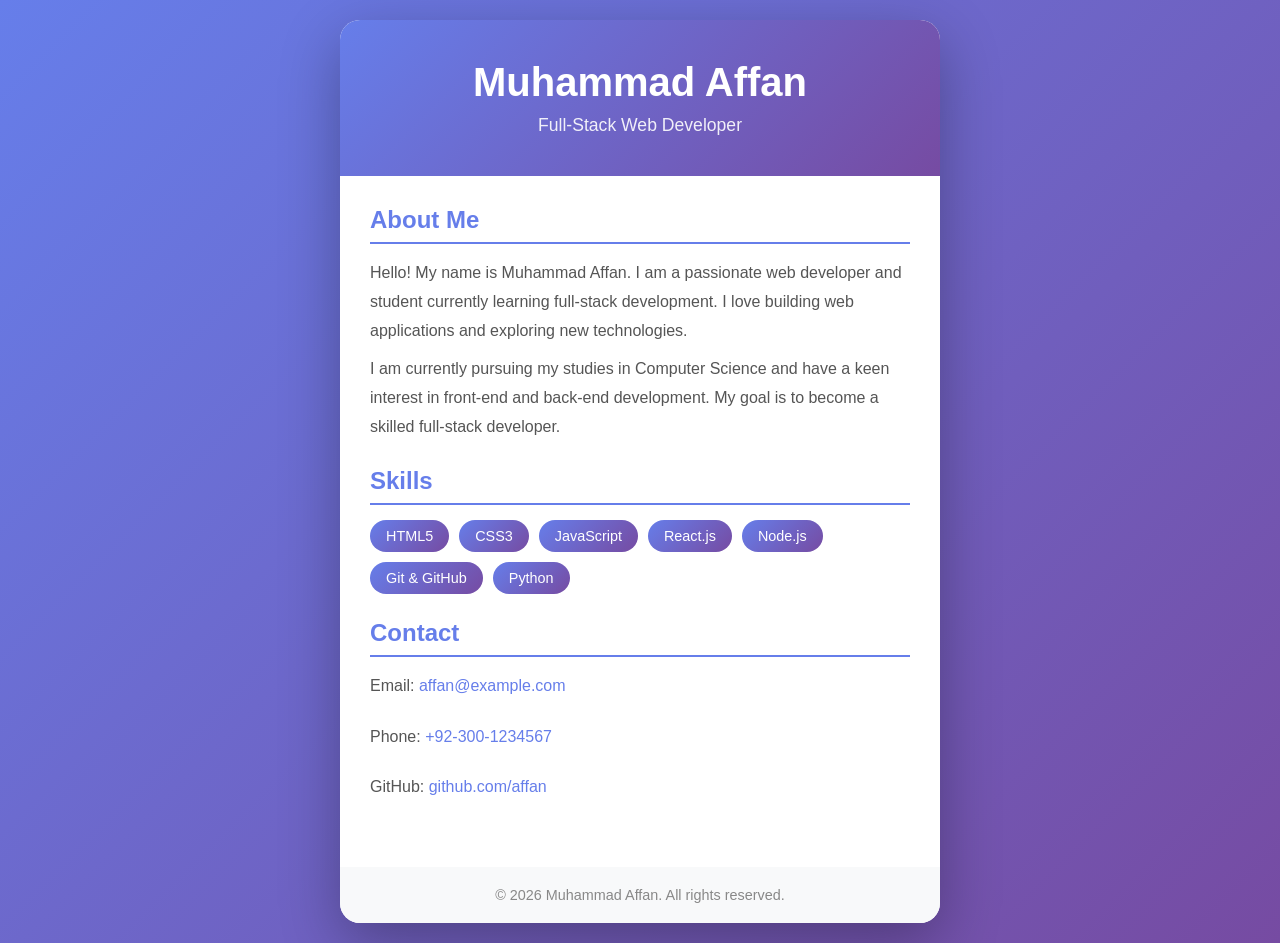
==== profile.html @ 9c3ff18e "Initial commit: Personal Profile Web Page with HTML and CSS" ====
<!DOCTYPE html>
<html lang="en">
<head>
    <meta charset="UTF-8">
    <meta name="viewport" content="width=device-width, initial-scale=1.0">
    <title>Personal Profile - Muhammad Affan</title>
    <link rel="stylesheet" href="style.css">
</head>
<body>

    <div class="profile-card">
        <div class="profile-header">
            <h1>Muhammad Affan</h1>
            <p class="subtitle">Full-Stack Web Developer</p>
        </div>

        <div class="profile-body">
            <div class="section">
                <h2>About Me</h2>
                <p>Hello! My name is Muhammad Affan. I am a passionate web developer and student currently learning full-stack development. I love building web applications and exploring new technologies.</p>
                <p>I am currently pursuing my studies in Computer Science and have a keen interest in front-end and back-end development. My goal is to become a skilled full-stack developer.</p>
            </div>

            <div class="section">
                <h2>Skills</h2>
                <ul>
                    <li>HTML5</li>
                    <li>CSS3</li>
                    <li>JavaScript</li>
                    <li>React.js</li>
                    <li>Node.js</li>
                    <li>Git & GitHub</li>
                    <li>Python</li>
                </ul>
            </div>

            <div class="section">
                <h2>Contact</h2>
                <div class="contact-info">
                    <p>Email: <a href="mailto:affan@example.com">affan@example.com</a></p>
                    <p>Phone: <a href="tel:+923001234567">+92-300-1234567</a></p>
                    <p>GitHub: <a href="https://github.com/affan" target="_blank">github.com/affan</a></p>
                </div>
            </div>
        </div>

        <div class="footer">
            <p>&copy; 2026 Muhammad Affan. All rights reserved.</p>
        </div>
    </div>

</body>
</html>
---- style.css ----
* {
    margin: 0;
    padding: 0;
    box-sizing: border-box;
}

body {
    font-family: 'Segoe UI', Tahoma, Geneva, Verdana, sans-serif;
    background: linear-gradient(135deg, #667eea 0%, #764ba2 100%);
    min-height: 100vh;
    display: flex;
    justify-content: center;
    align-items: center;
    padding: 20px;
}

.profile-card {
    background: #ffffff;
    border-radius: 20px;
    box-shadow: 0 20px 60px rgba(0, 0, 0, 0.3);
    max-width: 600px;
    width: 100%;
    overflow: hidden;
}

.profile-header {
    background: linear-gradient(135deg, #667eea 0%, #764ba2 100%);
    color: white;
    padding: 40px 30px;
    text-align: center;
}

.profile-header h1 {
    font-size: 2.5rem;
    margin-bottom: 10px;
}

.profile-header .subtitle {
    font-size: 1.1rem;
    opacity: 0.9;
}

.profile-body {
    padding: 30px;
}

.section {
    margin-bottom: 25px;
}

.section h2 {
    color: #667eea;
    font-size: 1.5rem;
    margin-bottom: 15px;
    padding-bottom: 8px;
    border-bottom: 2px solid #667eea;
}

.section p {
    color: #555;
    line-height: 1.8;
    margin-bottom: 10px;
}

.section ul {
    list-style: none;
    display: flex;
    flex-wrap: wrap;
    gap: 10px;
}

.section ul li {
    background: linear-gradient(135deg, #667eea 0%, #764ba2 100%);
    color: white;
    padding: 8px 16px;
    border-radius: 25px;
    font-size: 0.9rem;
    transition: transform 0.2s;
}

.section ul li:hover {
    transform: scale(1.05);
}

.contact-info {
    display: flex;
    flex-direction: column;
    gap: 12px;
}

.contact-info a {
    color: #667eea;
    text-decoration: none;
    font-weight: 500;
    transition: color 0.2s;
}

.contact-info a:hover {
    color: #764ba2;
    text-decoration: underline;
}

.footer {
    background: #f8f9fa;
    padding: 20px 30px;
    text-align: center;
    color: #888;
    font-size: 0.9rem;
}

@media (max-width: 600px) {
    .profile-header h1 {
        font-size: 1.8rem;
    }

    .section ul {
        flex-direction: column;
    }

    .section ul li {
        text-align: center;
    }
}
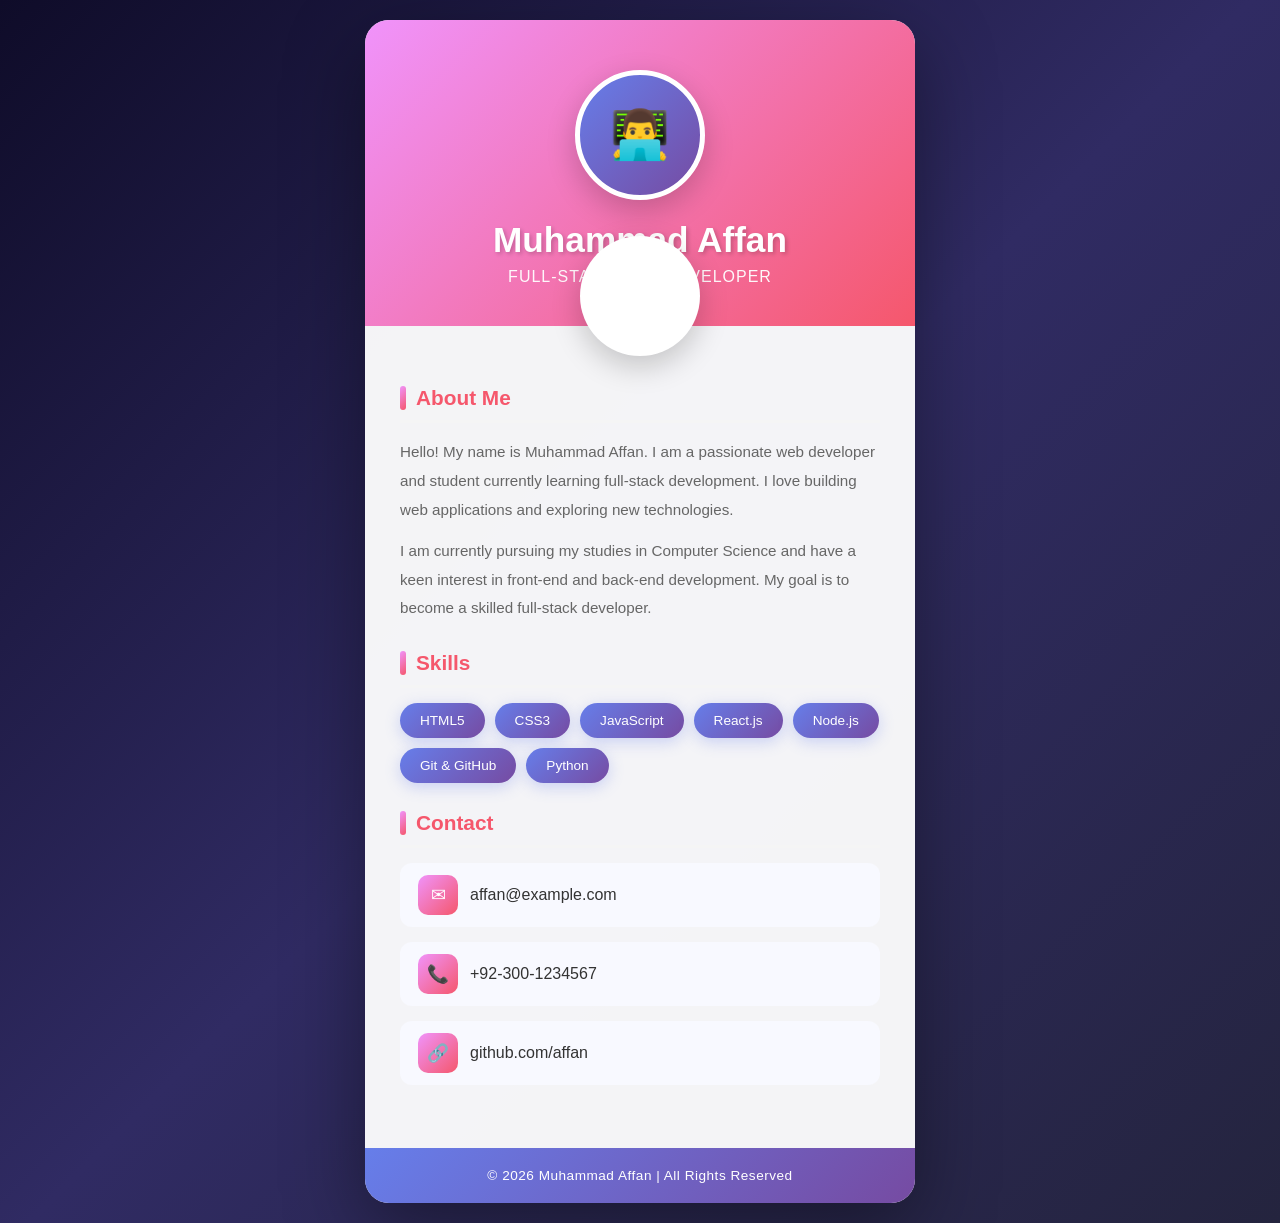
==== commit bde921a2: "Updated profile page with modern gradient design and animations" ====
--- a/profile.html
+++ b/profile.html
@@ -10,8 +10,9 @@
 
     <div class="profile-card">
         <div class="profile-header">
+            <div class="profile-pic">👨‍💻</div>
             <h1>Muhammad Affan</h1>
-            <p class="subtitle">Full-Stack Web Developer</p>
+            <p class="subtitle">FULL-STACK WEB DEVELOPER</p>
         </div>
 
         <div class="profile-body">
@@ -37,15 +38,24 @@
             <div class="section">
                 <h2>Contact</h2>
                 <div class="contact-info">
-                    <p>Email: <a href="mailto:affan@example.com">affan@example.com</a></p>
-                    <p>Phone: <a href="tel:+923001234567">+92-300-1234567</a></p>
-                    <p>GitHub: <a href="https://github.com/affan" target="_blank">github.com/affan</a></p>
+                    <div class="contact-item">
+                        <div class="icon">✉</div>
+                        <a href="mailto:affan@example.com">affan@example.com</a>
+                    </div>
+                    <div class="contact-item">
+                        <div class="icon">📞</div>
+                        <a href="tel:+923001234567">+92-300-1234567</a>
+                    </div>
+                    <div class="contact-item">
+                        <div class="icon">🔗</div>
+                        <a href="https://github.com/affan" target="_blank">github.com/affan</a>
+                    </div>
                 </div>
             </div>
         </div>
 
         <div class="footer">
-            <p>&copy; 2026 Muhammad Affan. All rights reserved.</p>
+            <p>&copy; 2026 Muhammad Affan | All Rights Reserved</p>
         </div>
     </div>
 
--- a/style.css
+++ b/style.css
@@ -6,7 +6,7 @@
 
 body {
     font-family: 'Segoe UI', Tahoma, Geneva, Verdana, sans-serif;
-    background: linear-gradient(135deg, #667eea 0%, #764ba2 100%);
+    background: linear-gradient(135deg, #0f0c29 0%, #302b63 50%, #24243e 100%);
     min-height: 100vh;
     display: flex;
     justify-content: center;
@@ -15,51 +15,108 @@
 }
 
 .profile-card {
-    background: #ffffff;
-    border-radius: 20px;
-    box-shadow: 0 20px 60px rgba(0, 0, 0, 0.3);
-    max-width: 600px;
+    background: rgba(255, 255, 255, 0.95);
+    border-radius: 24px;
+    box-shadow: 0 25px 80px rgba(0, 0, 0, 0.4);
+    max-width: 550px;
     width: 100%;
     overflow: hidden;
+    animation: slideUp 0.8s ease;
+}
+
+@keyframes slideUp {
+    from {
+        opacity: 0;
+        transform: translateY(50px);
+    }
+    to {
+        opacity: 1;
+        transform: translateY(0);
+    }
 }
 
 .profile-header {
+    background: linear-gradient(135deg, #f093fb 0%, #f5576c 100%);
+    color: white;
+    padding: 50px 30px 40px;
+    text-align: center;
+    position: relative;
+}
+
+.profile-header::after {
+    content: '';
+    position: absolute;
+    bottom: -30px;
+    left: 50%;
+    transform: translateX(-50%);
+    width: 120px;
+    height: 120px;
+    background: white;
+    border-radius: 50%;
+    box-shadow: 0 10px 30px rgba(0, 0, 0, 0.2);
+}
+
+.profile-pic {
+    width: 130px;
+    height: 130px;
+    border-radius: 50%;
+    border: 5px solid white;
     background: linear-gradient(135deg, #667eea 0%, #764ba2 100%);
-    color: white;
-    padding: 40px 30px;
-    text-align: center;
+    display: flex;
+    align-items: center;
+    justify-content: center;
+    font-size: 3rem;
+    margin: 0 auto 20px;
+    box-shadow: 0 10px 30px rgba(0, 0, 0, 0.2);
+    position: relative;
+    z-index: 1;
 }
 
 .profile-header h1 {
-    font-size: 2.5rem;
-    margin-bottom: 10px;
+    font-size: 2.2rem;
+    margin-bottom: 8px;
+    text-shadow: 2px 2px 4px rgba(0, 0, 0, 0.2);
 }
 
 .profile-header .subtitle {
-    font-size: 1.1rem;
-    opacity: 0.9;
+    font-size: 1rem;
+    opacity: 0.95;
+    font-weight: 300;
+    letter-spacing: 1px;
 }
 
 .profile-body {
-    padding: 30px;
+    padding: 60px 35px 35px;
 }
 
 .section {
-    margin-bottom: 25px;
+    margin-bottom: 28px;
 }
 
 .section h2 {
-    color: #667eea;
-    font-size: 1.5rem;
+    color: #f5576c;
+    font-size: 1.3rem;
     margin-bottom: 15px;
-    padding-bottom: 8px;
-    border-bottom: 2px solid #667eea;
+    padding-bottom: 10px;
+    border-bottom: 3px solid #f5f5f5;
+    display: flex;
+    align-items: center;
+    gap: 10px;
+}
+
+.section h2::before {
+    content: '';
+    width: 6px;
+    height: 24px;
+    background: linear-gradient(135deg, #f093fb 0%, #f5576c 100%);
+    border-radius: 3px;
 }
 
 .section p {
-    color: #555;
-    line-height: 1.8;
-    margin-bottom: 10px;
+    color: #666;
+    line-height: 1.9;
+    margin-bottom: 12px;
+    font-size: 0.95rem;
 }
 
 .section ul {
@@ -72,45 +129,85 @@
 .section ul li {
     background: linear-gradient(135deg, #667eea 0%, #764ba2 100%);
     color: white;
-    padding: 8px 16px;
-    border-radius: 25px;
-    font-size: 0.9rem;
-    transition: transform 0.2s;
+    padding: 10px 20px;
+    border-radius: 30px;
+    font-size: 0.85rem;
+    font-weight: 500;
+    transition: all 0.3s ease;
+    box-shadow: 0 4px 15px rgba(102, 126, 234, 0.3);
 }
 
 .section ul li:hover {
-    transform: scale(1.05);
+    transform: translateY(-3px);
+    box-shadow: 0 8px 25px rgba(102, 126, 234, 0.4);
 }
 
 .contact-info {
     display: flex;
     flex-direction: column;
+    gap: 15px;
+}
+
+.contact-item {
+    display: flex;
+    align-items: center;
     gap: 12px;
-}
-
-.contact-info a {
-    color: #667eea;
+    padding: 12px 18px;
+    background: #f8f9ff;
+    border-radius: 12px;
+    transition: all 0.3s ease;
+}
+
+.contact-item:hover {
+    background: linear-gradient(135deg, #667eea10 0%, #764ba210 100%);
+    transform: translateX(5px);
+}
+
+.contact-item .icon {
+    width: 40px;
+    height: 40px;
+    background: linear-gradient(135deg, #f093fb 0%, #f5576c 100%);
+    border-radius: 10px;
+    display: flex;
+    align-items: center;
+    justify-content: center;
+    color: white;
+    font-size: 1.1rem;
+}
+
+.contact-item a {
+    color: #333;
     text-decoration: none;
     font-weight: 500;
     transition: color 0.2s;
 }
 
-.contact-info a:hover {
-    color: #764ba2;
-    text-decoration: underline;
+.contact-item a:hover {
+    color: #f5576c;
 }
 
 .footer {
-    background: #f8f9fa;
-    padding: 20px 30px;
+    background: linear-gradient(135deg, #667eea 0%, #764ba2 100%);
+    padding: 20px;
     text-align: center;
-    color: #888;
-    font-size: 0.9rem;
+    color: white;
+    font-size: 0.85rem;
+    letter-spacing: 0.5px;
 }
 
 @media (max-width: 600px) {
     .profile-header h1 {
-        font-size: 1.8rem;
+        font-size: 1.7rem;
+    }
+
+    .profile-pic {
+        width: 100px;
+        height: 100px;
+        font-size: 2.2rem;
+    }
+
+    .profile-body {
+        padding: 50px 25px 25px;
     }
 
     .section ul {
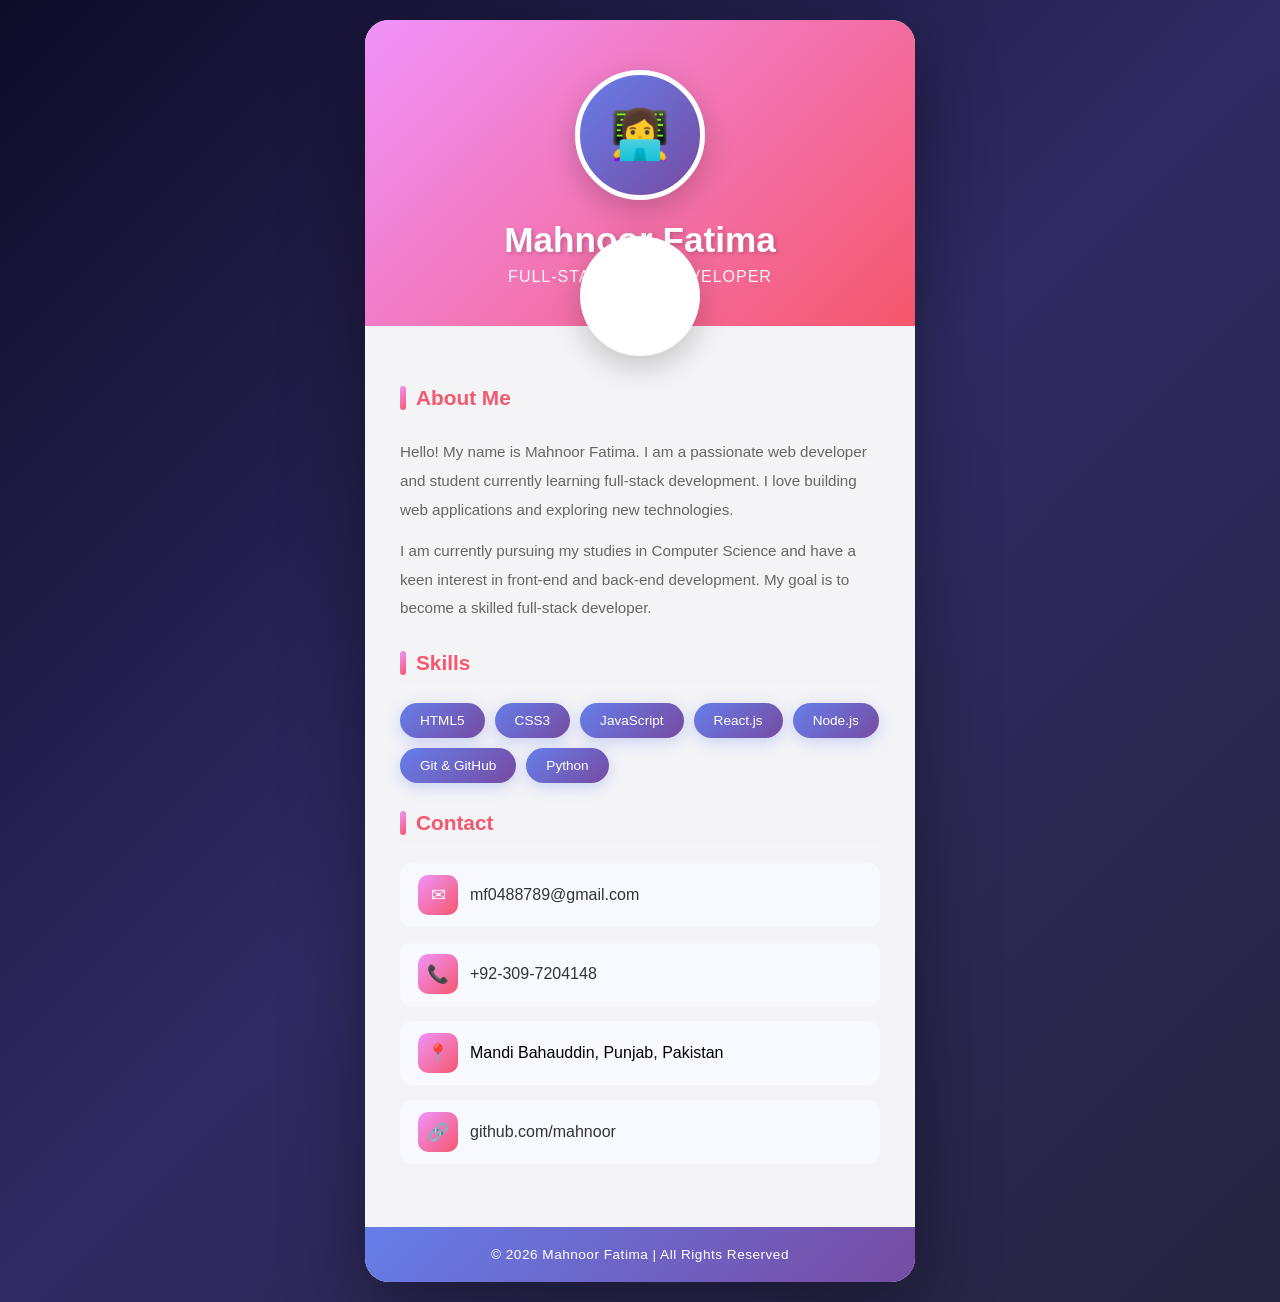
==== commit 745f2601: "Updated profile with Mahnoor Fatima's information" ====
--- a/profile.html
+++ b/profile.html
@@ -3,22 +3,22 @@
 <head>
     <meta charset="UTF-8">
     <meta name="viewport" content="width=device-width, initial-scale=1.0">
-    <title>Personal Profile - Muhammad Affan</title>
+    <title>Personal Profile - Mahnoor Fatima</title>
     <link rel="stylesheet" href="style.css">
 </head>
 <body>
 
     <div class="profile-card">
         <div class="profile-header">
-            <div class="profile-pic">👨‍💻</div>
-            <h1>Muhammad Affan</h1>
+            <div class="profile-pic">👩‍💻</div>
+            <h1>Mahnoor Fatima</h1>
             <p class="subtitle">FULL-STACK WEB DEVELOPER</p>
         </div>
 
         <div class="profile-body">
             <div class="section">
                 <h2>About Me</h2>
-                <p>Hello! My name is Muhammad Affan. I am a passionate web developer and student currently learning full-stack development. I love building web applications and exploring new technologies.</p>
+                <p>Hello! My name is Mahnoor Fatima. I am a passionate web developer and student currently learning full-stack development. I love building web applications and exploring new technologies.</p>
                 <p>I am currently pursuing my studies in Computer Science and have a keen interest in front-end and back-end development. My goal is to become a skilled full-stack developer.</p>
             </div>
 
@@ -40,22 +40,26 @@
                 <div class="contact-info">
                     <div class="contact-item">
                         <div class="icon">✉</div>
-                        <a href="mailto:affan@example.com">affan@example.com</a>
+                        <a href="mailto:mf0488789@gmail.com">mf0488789@gmail.com</a>
                     </div>
                     <div class="contact-item">
                         <div class="icon">📞</div>
-                        <a href="tel:+923001234567">+92-300-1234567</a>
+                        <a href="tel:+923097204148">+92-309-7204148</a>
+                    </div>
+                    <div class="contact-item">
+                        <div class="icon">📍</div>
+                        <span>Mandi Bahauddin, Punjab, Pakistan</span>
                     </div>
                     <div class="contact-item">
                         <div class="icon">🔗</div>
-                        <a href="https://github.com/affan" target="_blank">github.com/affan</a>
+                        <a href="https://github.com/mahnoor" target="_blank">github.com/mahnoor</a>
                     </div>
                 </div>
             </div>
         </div>
 
         <div class="footer">
-            <p>&copy; 2026 Muhammad Affan | All Rights Reserved</p>
+            <p>&copy; 2026 Mahnoor Fatima | All Rights Reserved</p>
         </div>
     </div>
 
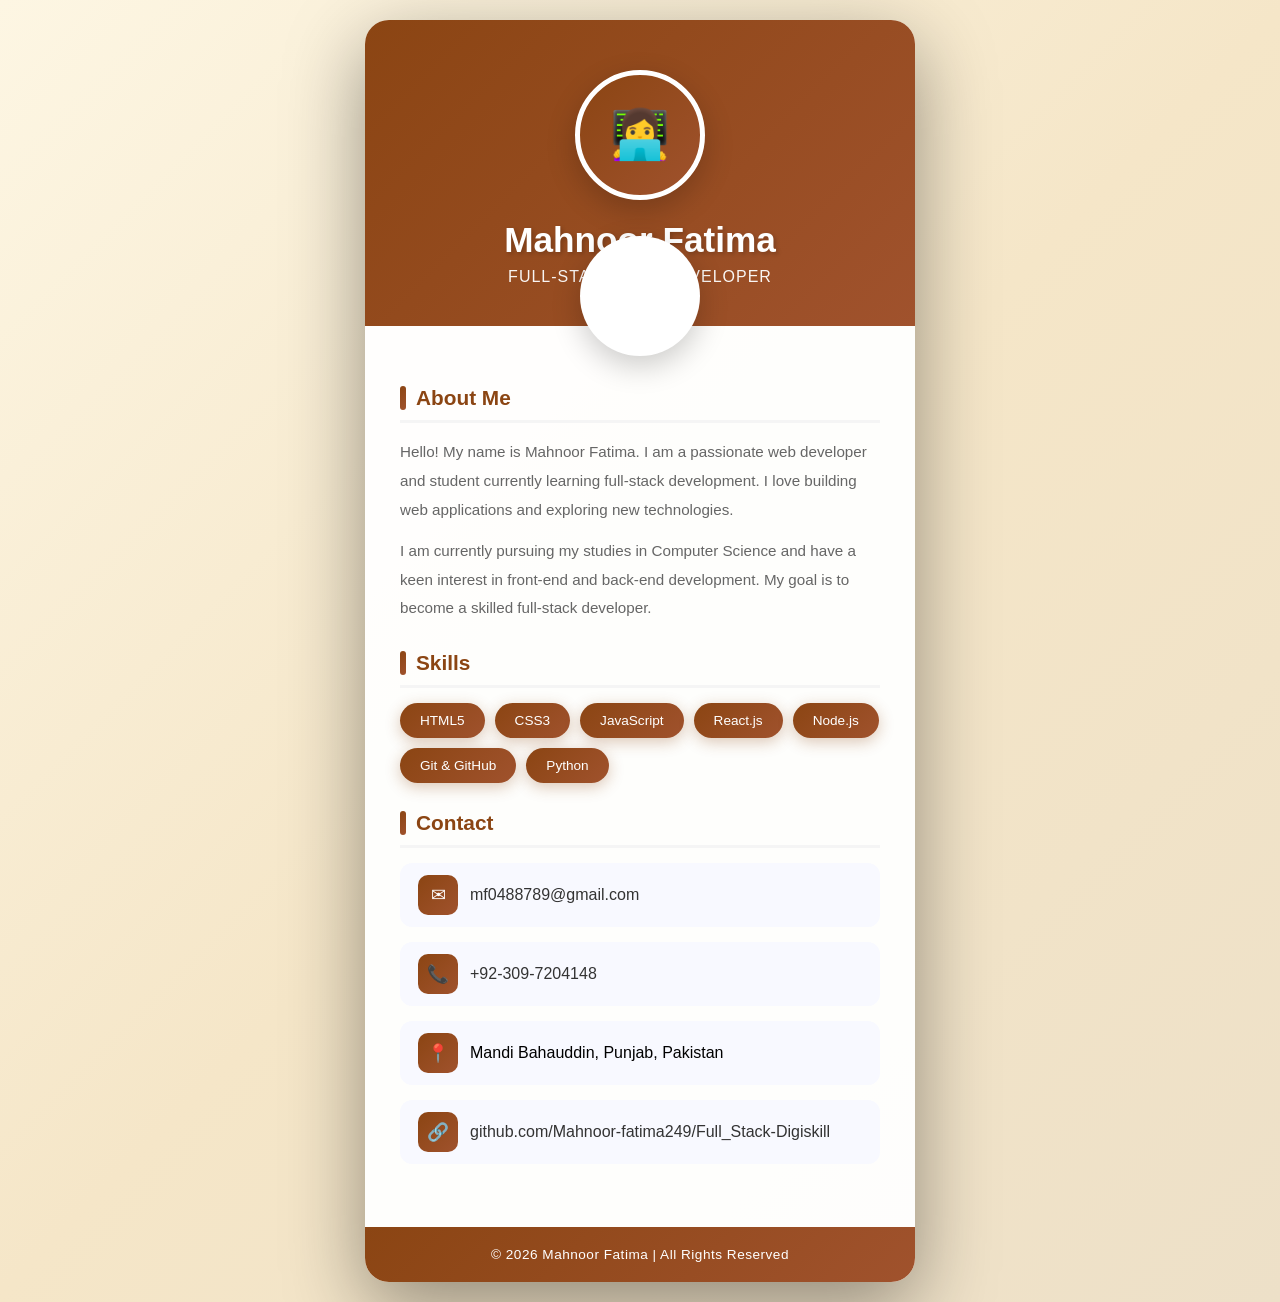
==== commit 519f9bff: "Updated profile with cream/brown theme and GitHub repo link" ====
--- a/profile.html
+++ b/profile.html
@@ -52,7 +52,7 @@
                     </div>
                     <div class="contact-item">
                         <div class="icon">🔗</div>
-                        <a href="https://github.com/mahnoor" target="_blank">github.com/mahnoor</a>
+                        <a href="https://github.com/Mahnoor-fatima249/Full_Stack-Digiskill" target="_blank">github.com/Mahnoor-fatima249/Full_Stack-Digiskill</a>
                     </div>
                 </div>
             </div>
--- a/style.css
+++ b/style.css
@@ -6,7 +6,7 @@
 
 body {
     font-family: 'Segoe UI', Tahoma, Geneva, Verdana, sans-serif;
-    background: linear-gradient(135deg, #0f0c29 0%, #302b63 50%, #24243e 100%);
+    background: linear-gradient(135deg, #fdf6e3 0%, #f5e6c8 50%, #ede0c8 100%);
     min-height: 100vh;
     display: flex;
     justify-content: center;
@@ -36,7 +36,7 @@
 }
 
 .profile-header {
-    background: linear-gradient(135deg, #f093fb 0%, #f5576c 100%);
+    background: linear-gradient(135deg, #8b4513 0%, #a0522d 100%);
     color: white;
     padding: 50px 30px 40px;
     text-align: center;
@@ -61,7 +61,7 @@
     height: 130px;
     border-radius: 50%;
     border: 5px solid white;
-    background: linear-gradient(135deg, #667eea 0%, #764ba2 100%);
+    background: linear-gradient(135deg, #8b4513 0%, #a0522d 100%);
     display: flex;
     align-items: center;
     justify-content: center;
@@ -94,7 +94,7 @@
 }
 
 .section h2 {
-    color: #f5576c;
+    color: #8b4513;
     font-size: 1.3rem;
     margin-bottom: 15px;
     padding-bottom: 10px;
@@ -108,7 +108,7 @@
     content: '';
     width: 6px;
     height: 24px;
-    background: linear-gradient(135deg, #f093fb 0%, #f5576c 100%);
+    background: linear-gradient(135deg, #8b4513 0%, #a0522d 100%);
     border-radius: 3px;
 }
 
@@ -127,19 +127,19 @@
 }
 
 .section ul li {
-    background: linear-gradient(135deg, #667eea 0%, #764ba2 100%);
+    background: linear-gradient(135deg, #8b4513 0%, #a0522d 100%);
     color: white;
     padding: 10px 20px;
     border-radius: 30px;
     font-size: 0.85rem;
     font-weight: 500;
     transition: all 0.3s ease;
-    box-shadow: 0 4px 15px rgba(102, 126, 234, 0.3);
+    box-shadow: 0 4px 15px rgba(139, 69, 19, 0.3);
 }
 
 .section ul li:hover {
     transform: translateY(-3px);
-    box-shadow: 0 8px 25px rgba(102, 126, 234, 0.4);
+    box-shadow: 0 8px 25px rgba(139, 69, 19, 0.4);
 }
 
 .contact-info {
@@ -159,14 +159,14 @@
 }
 
 .contact-item:hover {
-    background: linear-gradient(135deg, #667eea10 0%, #764ba210 100%);
+    background: linear-gradient(135deg, #8b451310 0%, #a0522d10 100%);
     transform: translateX(5px);
 }
 
 .contact-item .icon {
     width: 40px;
     height: 40px;
-    background: linear-gradient(135deg, #f093fb 0%, #f5576c 100%);
+    background: linear-gradient(135deg, #8b4513 0%, #a0522d 100%);
     border-radius: 10px;
     display: flex;
     align-items: center;
@@ -183,11 +183,11 @@
 }
 
 .contact-item a:hover {
-    color: #f5576c;
+    color: #8b4513;
 }
 
 .footer {
-    background: linear-gradient(135deg, #667eea 0%, #764ba2 100%);
+    background: linear-gradient(135deg, #8b4513 0%, #a0522d 100%);
     padding: 20px;
     text-align: center;
     color: white;
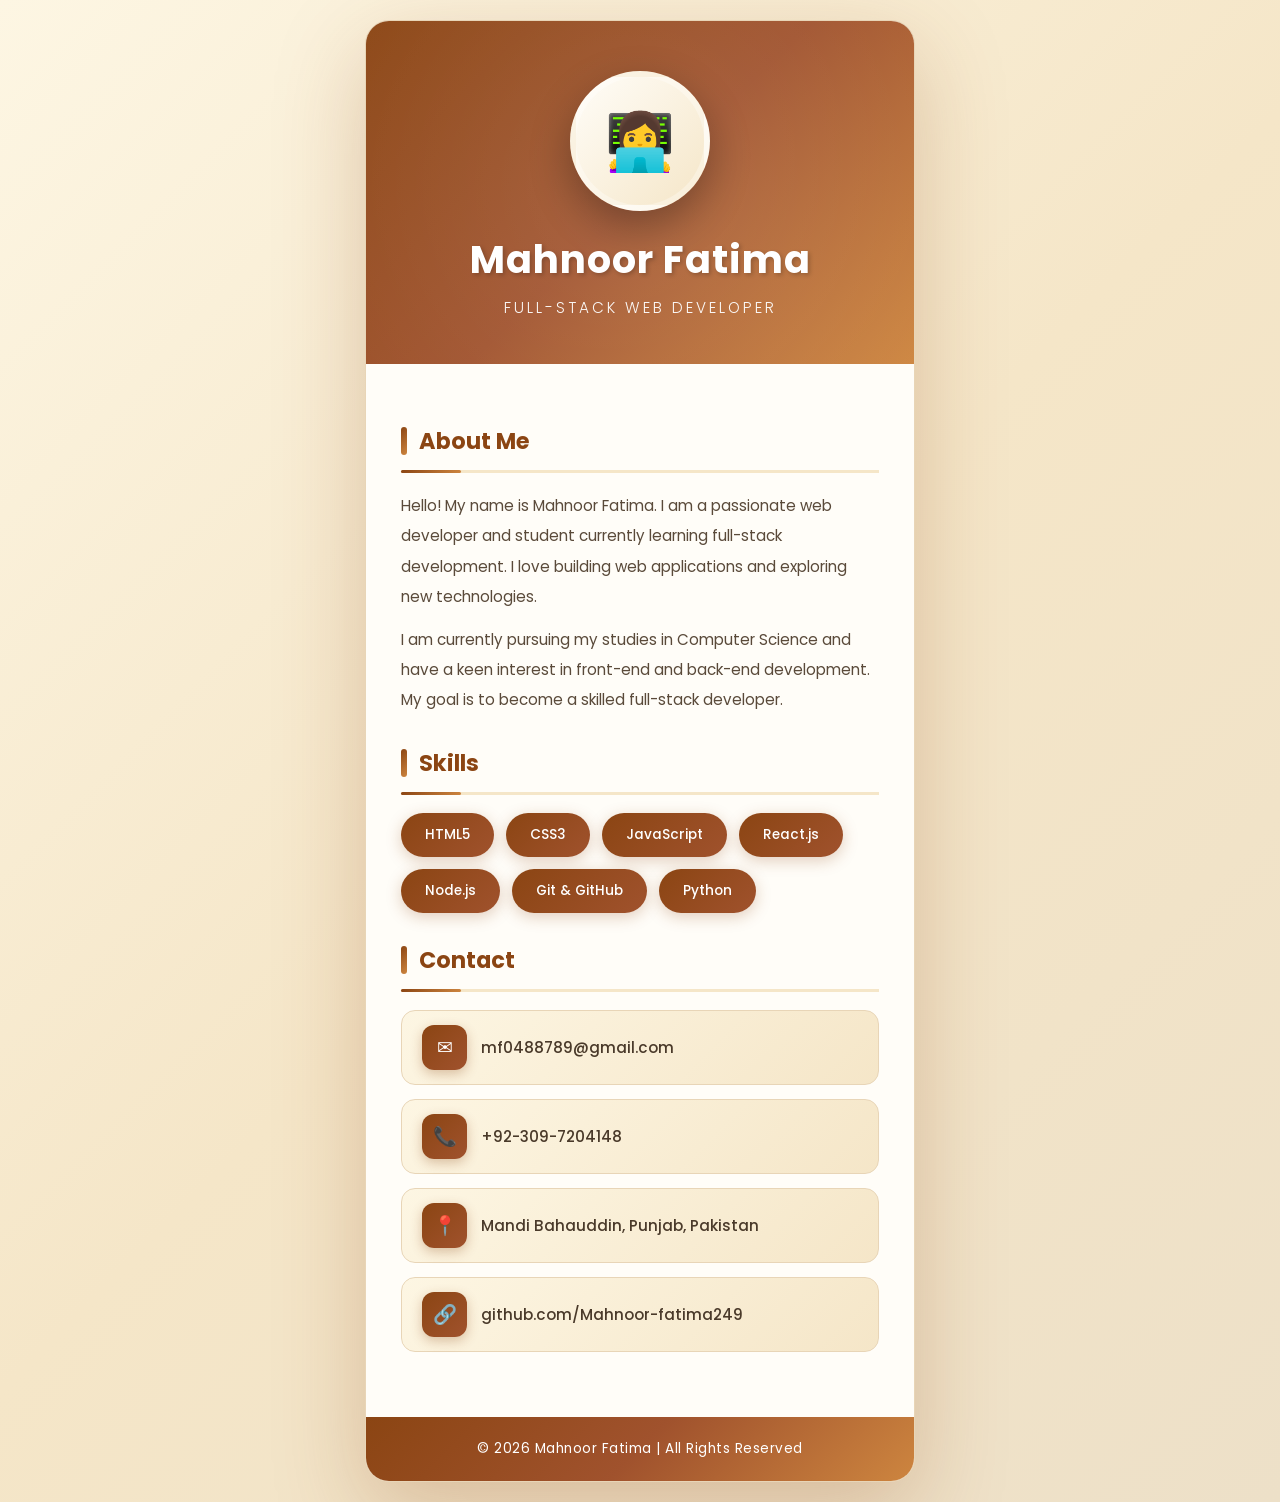
==== commit f3b7b545: "Enhanced profile with better animations, Poppins font, and improved styling" ====
--- a/profile.html
+++ b/profile.html
@@ -5,6 +5,11 @@
     <meta name="viewport" content="width=device-width, initial-scale=1.0">
     <title>Personal Profile - Mahnoor Fatima</title>
     <link rel="stylesheet" href="style.css">
+    <link rel="preconnect" href="https://fonts.googleapis.com">
+    <link href="https://fonts.googleapis.com/css2?family=Poppins:wght@300;400;500;600;700&display=swap" rel="stylesheet">
+    <style>
+        body { font-family: 'Poppins', sans-serif; }
+    </style>
 </head>
 <body>
 
@@ -12,7 +17,7 @@
         <div class="profile-header">
             <div class="profile-pic">👩‍💻</div>
             <h1>Mahnoor Fatima</h1>
-            <p class="subtitle">FULL-STACK WEB DEVELOPER</p>
+            <p class="subtitle">Full-Stack Web Developer</p>
         </div>
 
         <div class="profile-body">
@@ -52,7 +57,7 @@
                     </div>
                     <div class="contact-item">
                         <div class="icon">🔗</div>
-                        <a href="https://github.com/Mahnoor-fatima249/Full_Stack-Digiskill" target="_blank">github.com/Mahnoor-fatima249/Full_Stack-Digiskill</a>
+                        <a href="https://github.com/Mahnoor-fatima249/Full_Stack-Digiskill" target="_blank">github.com/Mahnoor-fatima249</a>
                     </div>
                 </div>
             </div>
--- a/style.css
+++ b/style.css
@@ -15,74 +15,95 @@
 }
 
 .profile-card {
-    background: rgba(255, 255, 255, 0.95);
+    background: #fffdf8;
     border-radius: 24px;
-    box-shadow: 0 25px 80px rgba(0, 0, 0, 0.4);
+    box-shadow: 0 30px 90px rgba(139, 69, 19, 0.25);
     max-width: 550px;
     width: 100%;
     overflow: hidden;
     animation: slideUp 0.8s ease;
+    border: 1px solid #e8d5b7;
 }
 
 @keyframes slideUp {
-    from {
-        opacity: 0;
-        transform: translateY(50px);
-    }
-    to {
-        opacity: 1;
-        transform: translateY(0);
-    }
+    from { opacity: 0; transform: translateY(50px); }
+    to { opacity: 1; transform: translateY(0); }
+}
+
+@keyframes fadeIn {
+    from { opacity: 0; transform: scale(0.9); }
+    to { opacity: 1; transform: scale(1); }
+}
+
+@keyframes pulse {
+    0%, 100% { transform: scale(1); }
+    50% { transform: scale(1.05); }
 }
 
 .profile-header {
-    background: linear-gradient(135deg, #8b4513 0%, #a0522d 100%);
-    color: white;
-    padding: 50px 30px 40px;
+    background: linear-gradient(135deg, #8b4513 0%, #a0522d 50%, #cd853f 100%);
+    color: white;
+    padding: 50px 30px 45px;
     text-align: center;
     position: relative;
-}
-
-.profile-header::after {
+    overflow: hidden;
+}
+
+.profile-header::before {
     content: '';
     position: absolute;
-    bottom: -30px;
-    left: 50%;
-    transform: translateX(-50%);
-    width: 120px;
-    height: 120px;
-    background: white;
+    top: -50%;
+    left: -50%;
+    width: 200%;
+    height: 200%;
+    background: radial-gradient(circle, rgba(255,255,255,0.1) 0%, transparent 70%);
+    animation: rotate 15s linear infinite;
+}
+
+@keyframes rotate {
+    from { transform: rotate(0deg); }
+    to { transform: rotate(360deg); }
+}
+
+.profile-pic {
+    width: 140px;
+    height: 140px;
     border-radius: 50%;
-    box-shadow: 0 10px 30px rgba(0, 0, 0, 0.2);
-}
-
-.profile-pic {
-    width: 130px;
-    height: 130px;
-    border-radius: 50%;
-    border: 5px solid white;
-    background: linear-gradient(135deg, #8b4513 0%, #a0522d 100%);
+    border: 6px solid rgba(255,255,255,0.3);
+    background: linear-gradient(135deg, #fffdf8 0%, #f5e6c8 100%);
     display: flex;
     align-items: center;
     justify-content: center;
-    font-size: 3rem;
+    font-size: 3.5rem;
     margin: 0 auto 20px;
-    box-shadow: 0 10px 30px rgba(0, 0, 0, 0.2);
+    box-shadow: 0 15px 40px rgba(0, 0, 0, 0.3);
     position: relative;
     z-index: 1;
+    animation: fadeIn 1s ease;
+    transition: transform 0.3s ease;
+}
+
+.profile-pic:hover {
+    animation: pulse 1s ease infinite;
 }
 
 .profile-header h1 {
-    font-size: 2.2rem;
+    font-size: 2.4rem;
     margin-bottom: 8px;
     text-shadow: 2px 2px 4px rgba(0, 0, 0, 0.2);
+    position: relative;
+    z-index: 1;
+    letter-spacing: 1px;
 }
 
 .profile-header .subtitle {
-    font-size: 1rem;
+    font-size: 0.95rem;
     opacity: 0.95;
     font-weight: 300;
-    letter-spacing: 1px;
+    letter-spacing: 3px;
+    text-transform: uppercase;
+    position: relative;
+    z-index: 1;
 }
 
 .profile-body {
@@ -90,31 +111,44 @@
 }
 
 .section {
-    margin-bottom: 28px;
+    margin-bottom: 30px;
+    animation: fadeIn 1s ease;
 }
 
 .section h2 {
     color: #8b4513;
-    font-size: 1.3rem;
-    margin-bottom: 15px;
-    padding-bottom: 10px;
-    border-bottom: 3px solid #f5f5f5;
-    display: flex;
-    align-items: center;
-    gap: 10px;
+    font-size: 1.4rem;
+    margin-bottom: 18px;
+    padding-bottom: 12px;
+    border-bottom: 3px solid #f5e6c8;
+    display: flex;
+    align-items: center;
+    gap: 12px;
+    position: relative;
 }
 
 .section h2::before {
     content: '';
     width: 6px;
-    height: 24px;
-    background: linear-gradient(135deg, #8b4513 0%, #a0522d 100%);
+    height: 28px;
+    background: linear-gradient(135deg, #8b4513 0%, #cd853f 100%);
     border-radius: 3px;
 }
 
+.section h2::after {
+    content: '';
+    position: absolute;
+    bottom: -3px;
+    left: 0;
+    width: 60px;
+    height: 3px;
+    background: linear-gradient(135deg, #8b4513 0%, #cd853f 100%);
+    border-radius: 3px;
+}
+
 .section p {
-    color: #666;
-    line-height: 1.9;
+    color: #5a4a3a;
+    line-height: 2;
     margin-bottom: 12px;
     font-size: 0.95rem;
 }
@@ -123,63 +157,75 @@
     list-style: none;
     display: flex;
     flex-wrap: wrap;
-    gap: 10px;
+    gap: 12px;
 }
 
 .section ul li {
     background: linear-gradient(135deg, #8b4513 0%, #a0522d 100%);
     color: white;
-    padding: 10px 20px;
+    padding: 12px 24px;
     border-radius: 30px;
     font-size: 0.85rem;
     font-weight: 500;
     transition: all 0.3s ease;
-    box-shadow: 0 4px 15px rgba(139, 69, 19, 0.3);
+    box-shadow: 0 4px 15px rgba(139, 69, 19, 0.25);
+    cursor: default;
 }
 
 .section ul li:hover {
-    transform: translateY(-3px);
+    transform: translateY(-4px) scale(1.05);
     box-shadow: 0 8px 25px rgba(139, 69, 19, 0.4);
+    background: linear-gradient(135deg, #a0522d 0%, #cd853f 100%);
 }
 
 .contact-info {
     display: flex;
     flex-direction: column;
-    gap: 15px;
+    gap: 14px;
 }
 
 .contact-item {
     display: flex;
     align-items: center;
-    gap: 12px;
-    padding: 12px 18px;
-    background: #f8f9ff;
+    gap: 14px;
+    padding: 14px 20px;
+    background: linear-gradient(135deg, #fdf6e3 0%, #f5e6c8 100%);
+    border-radius: 14px;
+    transition: all 0.3s ease;
+    border: 1px solid #e8d5b7;
+}
+
+.contact-item:hover {
+    background: linear-gradient(135deg, #f5e6c8 0%, #ede0c8 100%);
+    transform: translateX(8px);
+    box-shadow: 0 5px 20px rgba(139, 69, 19, 0.15);
+}
+
+.contact-item .icon {
+    width: 45px;
+    height: 45px;
+    background: linear-gradient(135deg, #8b4513 0%, #a0522d 100%);
     border-radius: 12px;
-    transition: all 0.3s ease;
-}
-
-.contact-item:hover {
-    background: linear-gradient(135deg, #8b451310 0%, #a0522d10 100%);
-    transform: translateX(5px);
-}
-
-.contact-item .icon {
-    width: 40px;
-    height: 40px;
-    background: linear-gradient(135deg, #8b4513 0%, #a0522d 100%);
-    border-radius: 10px;
     display: flex;
     align-items: center;
     justify-content: center;
     color: white;
-    font-size: 1.1rem;
-}
-
-.contact-item a {
-    color: #333;
+    font-size: 1.2rem;
+    box-shadow: 0 4px 12px rgba(139, 69, 19, 0.3);
+    transition: transform 0.3s ease;
+}
+
+.contact-item:hover .icon {
+    transform: rotate(10deg) scale(1.1);
+}
+
+.contact-item a,
+.contact-item span {
+    color: #4a3a2a;
     text-decoration: none;
     font-weight: 500;
     transition: color 0.2s;
+    font-size: 0.95rem;
 }
 
 .contact-item a:hover {
@@ -187,23 +233,41 @@
 }
 
 .footer {
-    background: linear-gradient(135deg, #8b4513 0%, #a0522d 100%);
-    padding: 20px;
+    background: linear-gradient(135deg, #8b4513 0%, #a0522d 50%, #cd853f 100%);
+    padding: 22px;
     text-align: center;
     color: white;
     font-size: 0.85rem;
     letter-spacing: 0.5px;
+    position: relative;
+    overflow: hidden;
+}
+
+.footer::before {
+    content: '';
+    position: absolute;
+    top: 0;
+    left: -100%;
+    width: 100%;
+    height: 100%;
+    background: linear-gradient(90deg, transparent, rgba(255,255,255,0.2), transparent);
+    animation: shimmer 3s infinite;
+}
+
+@keyframes shimmer {
+    0% { left: -100%; }
+    100% { left: 100%; }
 }
 
 @media (max-width: 600px) {
     .profile-header h1 {
-        font-size: 1.7rem;
+        font-size: 1.8rem;
     }
 
     .profile-pic {
-        width: 100px;
-        height: 100px;
-        font-size: 2.2rem;
+        width: 110px;
+        height: 110px;
+        font-size: 2.5rem;
     }
 
     .profile-body {
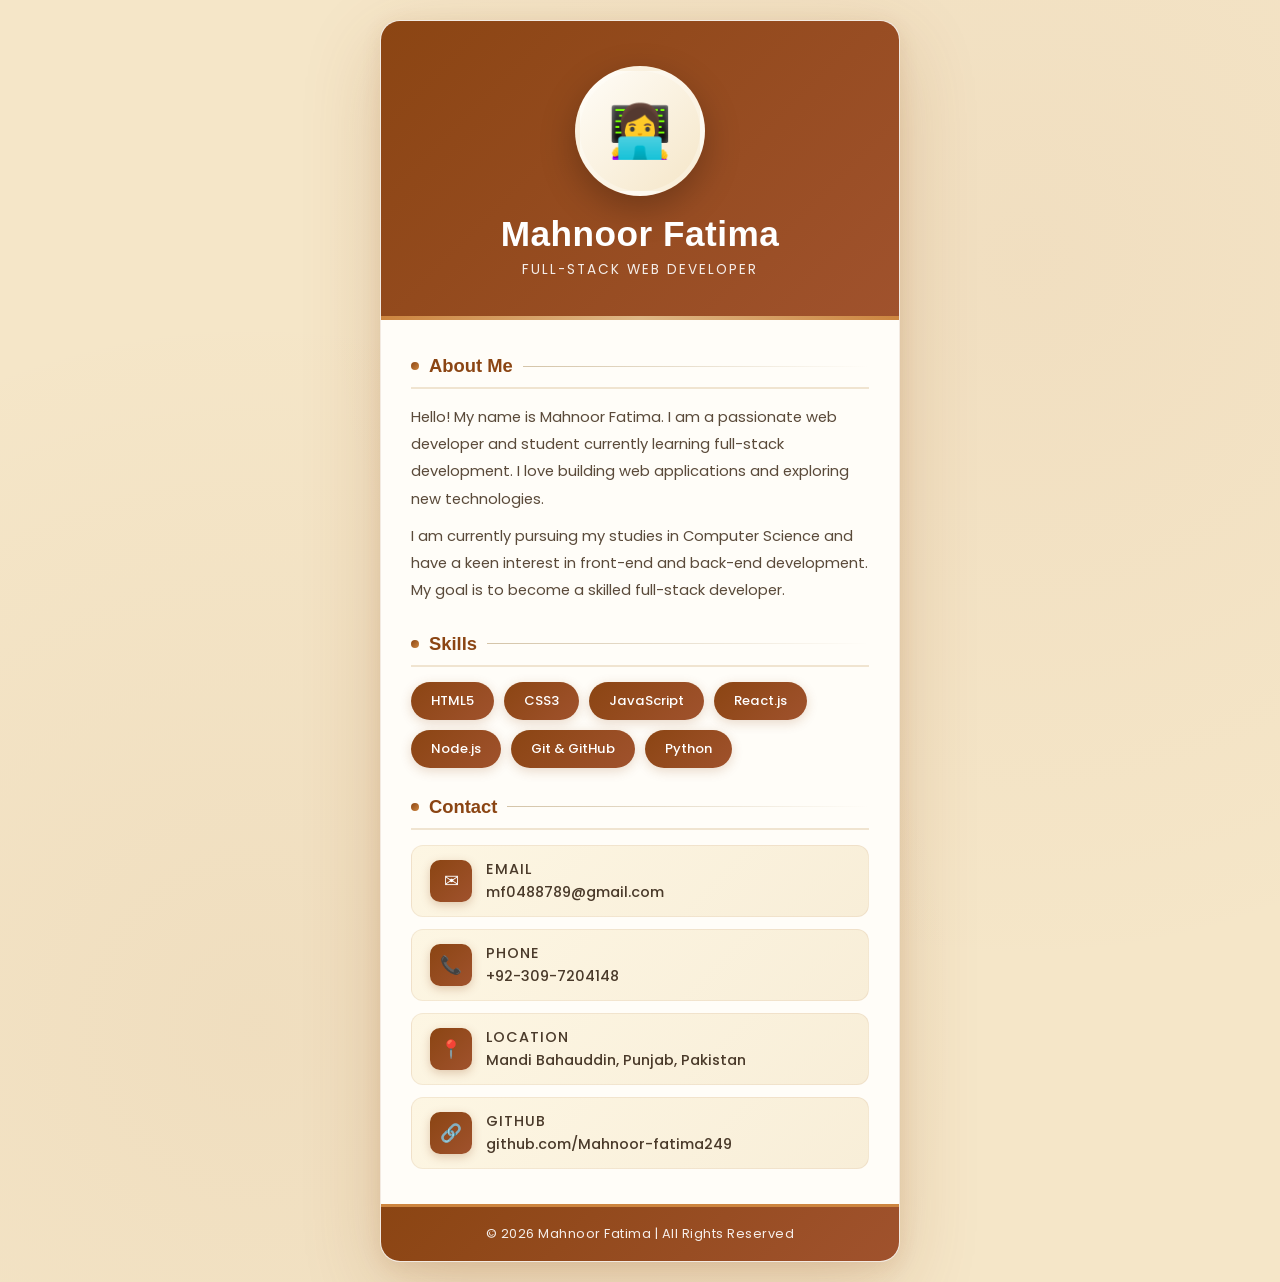
==== commit 2a427ccb: "Enhanced profile with better UI within task requirements" ====
--- a/profile.html
+++ b/profile.html
@@ -7,9 +7,6 @@
     <link rel="stylesheet" href="style.css">
     <link rel="preconnect" href="https://fonts.googleapis.com">
     <link href="https://fonts.googleapis.com/css2?family=Poppins:wght@300;400;500;600;700&display=swap" rel="stylesheet">
-    <style>
-        body { font-family: 'Poppins', sans-serif; }
-    </style>
 </head>
 <body>
 
@@ -22,14 +19,24 @@
 
         <div class="profile-body">
             <div class="section">
-                <h2>About Me</h2>
-                <p>Hello! My name is Mahnoor Fatima. I am a passionate web developer and student currently learning full-stack development. I love building web applications and exploring new technologies.</p>
-                <p>I am currently pursuing my studies in Computer Science and have a keen interest in front-end and back-end development. My goal is to become a skilled full-stack developer.</p>
+                <div class="section-title">
+                    <span class="dot"></span>
+                    About Me
+                    <span class="line"></span>
+                </div>
+                <div class="about">
+                    <p>Hello! My name is Mahnoor Fatima. I am a passionate web developer and student currently learning full-stack development. I love building web applications and exploring new technologies.</p>
+                    <p>I am currently pursuing my studies in Computer Science and have a keen interest in front-end and back-end development. My goal is to become a skilled full-stack developer.</p>
+                </div>
             </div>
 
             <div class="section">
-                <h2>Skills</h2>
-                <ul>
+                <div class="section-title">
+                    <span class="dot"></span>
+                    Skills
+                    <span class="line"></span>
+                </div>
+                <ul class="skills-list">
                     <li>HTML5</li>
                     <li>CSS3</li>
                     <li>JavaScript</li>
@@ -41,23 +48,39 @@
             </div>
 
             <div class="section">
-                <h2>Contact</h2>
-                <div class="contact-info">
+                <div class="section-title">
+                    <span class="dot"></span>
+                    Contact
+                    <span class="line"></span>
+                </div>
+                <div class="contact-list">
                     <div class="contact-item">
-                        <div class="icon">✉</div>
-                        <a href="mailto:mf0488789@gmail.com">mf0488789@gmail.com</a>
+                        <div class="contact-icon">✉</div>
+                        <div class="contact-text">
+                            <span class="contact-label">Email</span>
+                            <a href="mailto:mf0488789@gmail.com">mf0488789@gmail.com</a>
+                        </div>
                     </div>
                     <div class="contact-item">
-                        <div class="icon">📞</div>
-                        <a href="tel:+923097204148">+92-309-7204148</a>
+                        <div class="contact-icon">📞</div>
+                        <div class="contact-text">
+                            <span class="contact-label">Phone</span>
+                            <a href="tel:+923097204148">+92-309-7204148</a>
+                        </div>
                     </div>
                     <div class="contact-item">
-                        <div class="icon">📍</div>
-                        <span>Mandi Bahauddin, Punjab, Pakistan</span>
+                        <div class="contact-icon">📍</div>
+                        <div class="contact-text">
+                            <span class="contact-label">Location</span>
+                            <span>Mandi Bahauddin, Punjab, Pakistan</span>
+                        </div>
                     </div>
                     <div class="contact-item">
-                        <div class="icon">🔗</div>
-                        <a href="https://github.com/Mahnoor-fatima249/Full_Stack-Digiskill" target="_blank">github.com/Mahnoor-fatima249</a>
+                        <div class="contact-icon">🔗</div>
+                        <div class="contact-text">
+                            <span class="contact-label">GitHub</span>
+                            <a href="https://github.com/Mahnoor-fatima249/Full_Stack-Digiskill" target="_blank">github.com/Mahnoor-fatima249</a>
+                        </div>
                     </div>
                 </div>
             </div>
--- a/style.css
+++ b/style.css
@@ -5,8 +5,11 @@
 }
 
 body {
-    font-family: 'Segoe UI', Tahoma, Geneva, Verdana, sans-serif;
-    background: linear-gradient(135deg, #fdf6e3 0%, #f5e6c8 50%, #ede0c8 100%);
+    font-family: 'Poppins', 'Segoe UI', sans-serif;
+    background: #f5e6c8;
+    background-image: 
+        radial-gradient(circle at 20% 80%, rgba(139, 69, 19, 0.05) 0%, transparent 50%),
+        radial-gradient(circle at 80% 20%, rgba(160, 82, 45, 0.05) 0%, transparent 50%);
     min-height: 100vh;
     display: flex;
     justify-content: center;
@@ -16,234 +19,150 @@
 
 .profile-card {
     background: #fffdf8;
-    border-radius: 24px;
-    box-shadow: 0 30px 90px rgba(139, 69, 19, 0.25);
-    max-width: 550px;
+    border-radius: 20px;
+    box-shadow: 
+        0 25px 80px rgba(139, 69, 19, 0.2),
+        0 5px 20px rgba(139, 69, 19, 0.1);
+    max-width: 520px;
     width: 100%;
     overflow: hidden;
-    animation: slideUp 0.8s ease;
-    border: 1px solid #e8d5b7;
+    animation: slideUp 0.6s ease-out;
+    border: 1px solid rgba(139, 69, 19, 0.1);
 }
 
 @keyframes slideUp {
-    from { opacity: 0; transform: translateY(50px); }
+    from { opacity: 0; transform: translateY(30px); }
     to { opacity: 1; transform: translateY(0); }
 }
 
-@keyframes fadeIn {
-    from { opacity: 0; transform: scale(0.9); }
-    to { opacity: 1; transform: scale(1); }
-}
-
-@keyframes pulse {
-    0%, 100% { transform: scale(1); }
-    50% { transform: scale(1.05); }
-}
-
+/* ===== HEADER ===== */
 .profile-header {
-    background: linear-gradient(135deg, #8b4513 0%, #a0522d 50%, #cd853f 100%);
+    background: linear-gradient(135deg, #8b4513 0%, #a0522d 100%);
     color: white;
-    padding: 50px 30px 45px;
+    padding: 45px 30px 40px;
     text-align: center;
     position: relative;
-    overflow: hidden;
-}
-
-.profile-header::before {
+}
+
+.profile-header::after {
     content: '';
     position: absolute;
-    top: -50%;
-    left: -50%;
-    width: 200%;
-    height: 200%;
-    background: radial-gradient(circle, rgba(255,255,255,0.1) 0%, transparent 70%);
-    animation: rotate 15s linear infinite;
-}
-
-@keyframes rotate {
-    from { transform: rotate(0deg); }
-    to { transform: rotate(360deg); }
+    bottom: 0;
+    left: 0;
+    right: 0;
+    height: 4px;
+    background: linear-gradient(90deg, #cd853f, #deb887, #cd853f);
 }
 
 .profile-pic {
-    width: 140px;
-    height: 140px;
+    width: 130px;
+    height: 130px;
     border-radius: 50%;
-    border: 6px solid rgba(255,255,255,0.3);
-    background: linear-gradient(135deg, #fffdf8 0%, #f5e6c8 100%);
+    border: 5px solid rgba(255, 255, 255, 0.25);
+    background: linear-gradient(135deg, #fffdf8, #f5e6c8);
     display: flex;
     align-items: center;
     justify-content: center;
-    font-size: 3.5rem;
-    margin: 0 auto 20px;
-    box-shadow: 0 15px 40px rgba(0, 0, 0, 0.3);
-    position: relative;
-    z-index: 1;
-    animation: fadeIn 1s ease;
-    transition: transform 0.3s ease;
+    font-size: 3.2rem;
+    margin: 0 auto 18px;
+    box-shadow: 0 12px 35px rgba(0, 0, 0, 0.25);
+    transition: transform 0.3s ease, box-shadow 0.3s ease;
 }
 
 .profile-pic:hover {
-    animation: pulse 1s ease infinite;
+    transform: scale(1.08);
+    box-shadow: 0 15px 45px rgba(0, 0, 0, 0.3);
 }
 
 .profile-header h1 {
-    font-size: 2.4rem;
-    margin-bottom: 8px;
-    text-shadow: 2px 2px 4px rgba(0, 0, 0, 0.2);
-    position: relative;
-    z-index: 1;
-    letter-spacing: 1px;
+    font-size: 2.2rem;
+    margin-bottom: 6px;
+    font-weight: 600;
+    letter-spacing: 0.5px;
 }
 
 .profile-header .subtitle {
-    font-size: 0.95rem;
-    opacity: 0.95;
-    font-weight: 300;
-    letter-spacing: 3px;
+    font-size: 0.85rem;
+    opacity: 0.9;
+    font-weight: 400;
+    letter-spacing: 2px;
     text-transform: uppercase;
-    position: relative;
-    z-index: 1;
-}
-
+}
+
+/* ===== BODY ===== */
 .profile-body {
-    padding: 60px 35px 35px;
-}
-
+    padding: 35px 30px;
+}
+
+/* ===== SECTIONS ===== */
 .section {
-    margin-bottom: 30px;
-    animation: fadeIn 1s ease;
-}
-
-.section h2 {
+    margin-bottom: 28px;
+}
+
+.section:last-child {
+    margin-bottom: 0;
+}
+
+.section-title {
     color: #8b4513;
-    font-size: 1.4rem;
-    margin-bottom: 18px;
-    padding-bottom: 12px;
-    border-bottom: 3px solid #f5e6c8;
-    display: flex;
-    align-items: center;
-    gap: 12px;
-    position: relative;
-}
-
-.section h2::before {
-    content: '';
-    width: 6px;
-    height: 28px;
-    background: linear-gradient(135deg, #8b4513 0%, #cd853f 100%);
-    border-radius: 3px;
-}
-
-.section h2::after {
-    content: '';
-    position: absolute;
-    bottom: -3px;
-    left: 0;
-    width: 60px;
-    height: 3px;
-    background: linear-gradient(135deg, #8b4513 0%, #cd853f 100%);
-    border-radius: 3px;
-}
-
-.section p {
+    font-size: 1.15rem;
+    font-weight: 600;
+    margin-bottom: 15px;
+    padding-bottom: 10px;
+    border-bottom: 2px solid #f0e4d0;
+    display: flex;
+    align-items: center;
+    gap: 10px;
+}
+
+.section-title .dot {
+    width: 8px;
+    height: 8px;
+    background: linear-gradient(135deg, #8b4513, #cd853f);
+    border-radius: 50%;
+}
+
+.section-title .line {
+    flex: 1;
+    height: 1px;
+    background: linear-gradient(90deg, #d4c4a8, transparent);
+}
+
+/* ===== ABOUT ===== */
+.about p {
     color: #5a4a3a;
-    line-height: 2;
-    margin-bottom: 12px;
-    font-size: 0.95rem;
-}
-
-.section ul {
+    line-height: 1.85;
+    font-size: 0.92rem;
+    margin-bottom: 10px;
+}
+
+.about p:last-child {
+    margin-bottom: 0;
+}
+
+/* ===== SKILLS ===== */
+.skills-list {
     list-style: none;
     display: flex;
     flex-wrap: wrap;
-    gap: 12px;
-}
-
-.section ul li {
-    background: linear-gradient(135deg, #8b4513 0%, #a0522d 100%);
+    gap: 10px;
+}
+
+.skills-list li {
+    background: linear-gradient(135deg, #8b4513, #a0522d);
     color: white;
-    padding: 12px 24px;
-    border-radius: 30px;
-    font-size: 0.85rem;
+    padding: 9px 20px;
+    border-radius: 25px;
+    font-size: 0.82rem;
     font-weight: 500;
     transition: all 0.3s ease;
-    box-shadow: 0 4px 15px rgba(139, 69, 19, 0.25);
+    box-shadow: 0 3px 12px rgba(139, 69, 19, 0.2);
     cursor: default;
-}
-
-.section ul li:hover {
-    transform: translateY(-4px) scale(1.05);
-    box-shadow: 0 8px 25px rgba(139, 69, 19, 0.4);
-    background: linear-gradient(135deg, #a0522d 0%, #cd853f 100%);
-}
-
-.contact-info {
-    display: flex;
-    flex-direction: column;
-    gap: 14px;
-}
-
-.contact-item {
-    display: flex;
-    align-items: center;
-    gap: 14px;
-    padding: 14px 20px;
-    background: linear-gradient(135deg, #fdf6e3 0%, #f5e6c8 100%);
-    border-radius: 14px;
-    transition: all 0.3s ease;
-    border: 1px solid #e8d5b7;
-}
-
-.contact-item:hover {
-    background: linear-gradient(135deg, #f5e6c8 0%, #ede0c8 100%);
-    transform: translateX(8px);
-    box-shadow: 0 5px 20px rgba(139, 69, 19, 0.15);
-}
-
-.contact-item .icon {
-    width: 45px;
-    height: 45px;
-    background: linear-gradient(135deg, #8b4513 0%, #a0522d 100%);
-    border-radius: 12px;
-    display: flex;
-    align-items: center;
-    justify-content: center;
-    color: white;
-    font-size: 1.2rem;
-    box-shadow: 0 4px 12px rgba(139, 69, 19, 0.3);
-    transition: transform 0.3s ease;
-}
-
-.contact-item:hover .icon {
-    transform: rotate(10deg) scale(1.1);
-}
-
-.contact-item a,
-.contact-item span {
-    color: #4a3a2a;
-    text-decoration: none;
-    font-weight: 500;
-    transition: color 0.2s;
-    font-size: 0.95rem;
-}
-
-.contact-item a:hover {
-    color: #8b4513;
-}
-
-.footer {
-    background: linear-gradient(135deg, #8b4513 0%, #a0522d 50%, #cd853f 100%);
-    padding: 22px;
-    text-align: center;
-    color: white;
-    font-size: 0.85rem;
-    letter-spacing: 0.5px;
     position: relative;
     overflow: hidden;
 }
 
-.footer::before {
+.skills-list li::before {
     content: '';
     position: absolute;
     top: 0;
@@ -251,34 +170,120 @@
     width: 100%;
     height: 100%;
     background: linear-gradient(90deg, transparent, rgba(255,255,255,0.2), transparent);
-    animation: shimmer 3s infinite;
-}
-
-@keyframes shimmer {
-    0% { left: -100%; }
-    100% { left: 100%; }
-}
-
-@media (max-width: 600px) {
+    transition: left 0.5s ease;
+}
+
+.skills-list li:hover::before {
+    left: 100%;
+}
+
+.skills-list li:hover {
+    transform: translateY(-3px);
+    box-shadow: 0 6px 20px rgba(139, 69, 19, 0.35);
+    background: linear-gradient(135deg, #a0522d, #cd853f);
+}
+
+/* ===== CONTACT ===== */
+.contact-list {
+    display: flex;
+    flex-direction: column;
+    gap: 12px;
+}
+
+.contact-item {
+    display: flex;
+    align-items: center;
+    gap: 14px;
+    padding: 13px 18px;
+    background: linear-gradient(135deg, #fdf6e3, #f8eed8);
+    border-radius: 12px;
+    border: 1px solid rgba(139, 69, 19, 0.08);
+    transition: all 0.3s ease;
+}
+
+.contact-item:hover {
+    transform: translateX(6px);
+    box-shadow: 0 4px 18px rgba(139, 69, 19, 0.12);
+    border-color: rgba(139, 69, 19, 0.15);
+}
+
+.contact-icon {
+    width: 42px;
+    height: 42px;
+    background: linear-gradient(135deg, #8b4513, #a0522d);
+    border-radius: 10px;
+    display: flex;
+    align-items: center;
+    justify-content: center;
+    color: white;
+    font-size: 1.1rem;
+    box-shadow: 0 3px 10px rgba(139, 69, 19, 0.25);
+    transition: transform 0.3s ease;
+    flex-shrink: 0;
+}
+
+.contact-item:hover .contact-icon {
+    transform: scale(1.1);
+}
+
+.contact-text {
+    display: flex;
+    flex-direction: column;
+}
+
+.contact-label {
+    font-size: 0.7rem;
+    color: #a09080;
+    text-transform: uppercase;
+    letter-spacing: 1px;
+    margin-bottom: 2px;
+}
+
+.contact-text a,
+.contact-text span {
+    color: #4a3a2a;
+    text-decoration: none;
+    font-weight: 500;
+    font-size: 0.9rem;
+    transition: color 0.2s;
+}
+
+.contact-text a:hover {
+    color: #8b4513;
+}
+
+/* ===== FOOTER ===== */
+.footer {
+    background: linear-gradient(135deg, #8b4513, #a0522d);
+    padding: 18px;
+    text-align: center;
+    color: rgba(255, 255, 255, 0.9);
+    font-size: 0.8rem;
+    letter-spacing: 0.5px;
+    border-top: 3px solid #cd853f;
+}
+
+/* ===== RESPONSIVE ===== */
+@media (max-width: 500px) {
     .profile-header h1 {
-        font-size: 1.8rem;
+        font-size: 1.7rem;
     }
 
     .profile-pic {
         width: 110px;
         height: 110px;
-        font-size: 2.5rem;
+        font-size: 2.8rem;
     }
 
     .profile-body {
-        padding: 50px 25px 25px;
-    }
-
-    .section ul {
+        padding: 30px 20px;
+    }
+
+    .skills-list {
         flex-direction: column;
     }
 
-    .section ul li {
+    .skills-list li {
         text-align: center;
     }
 }
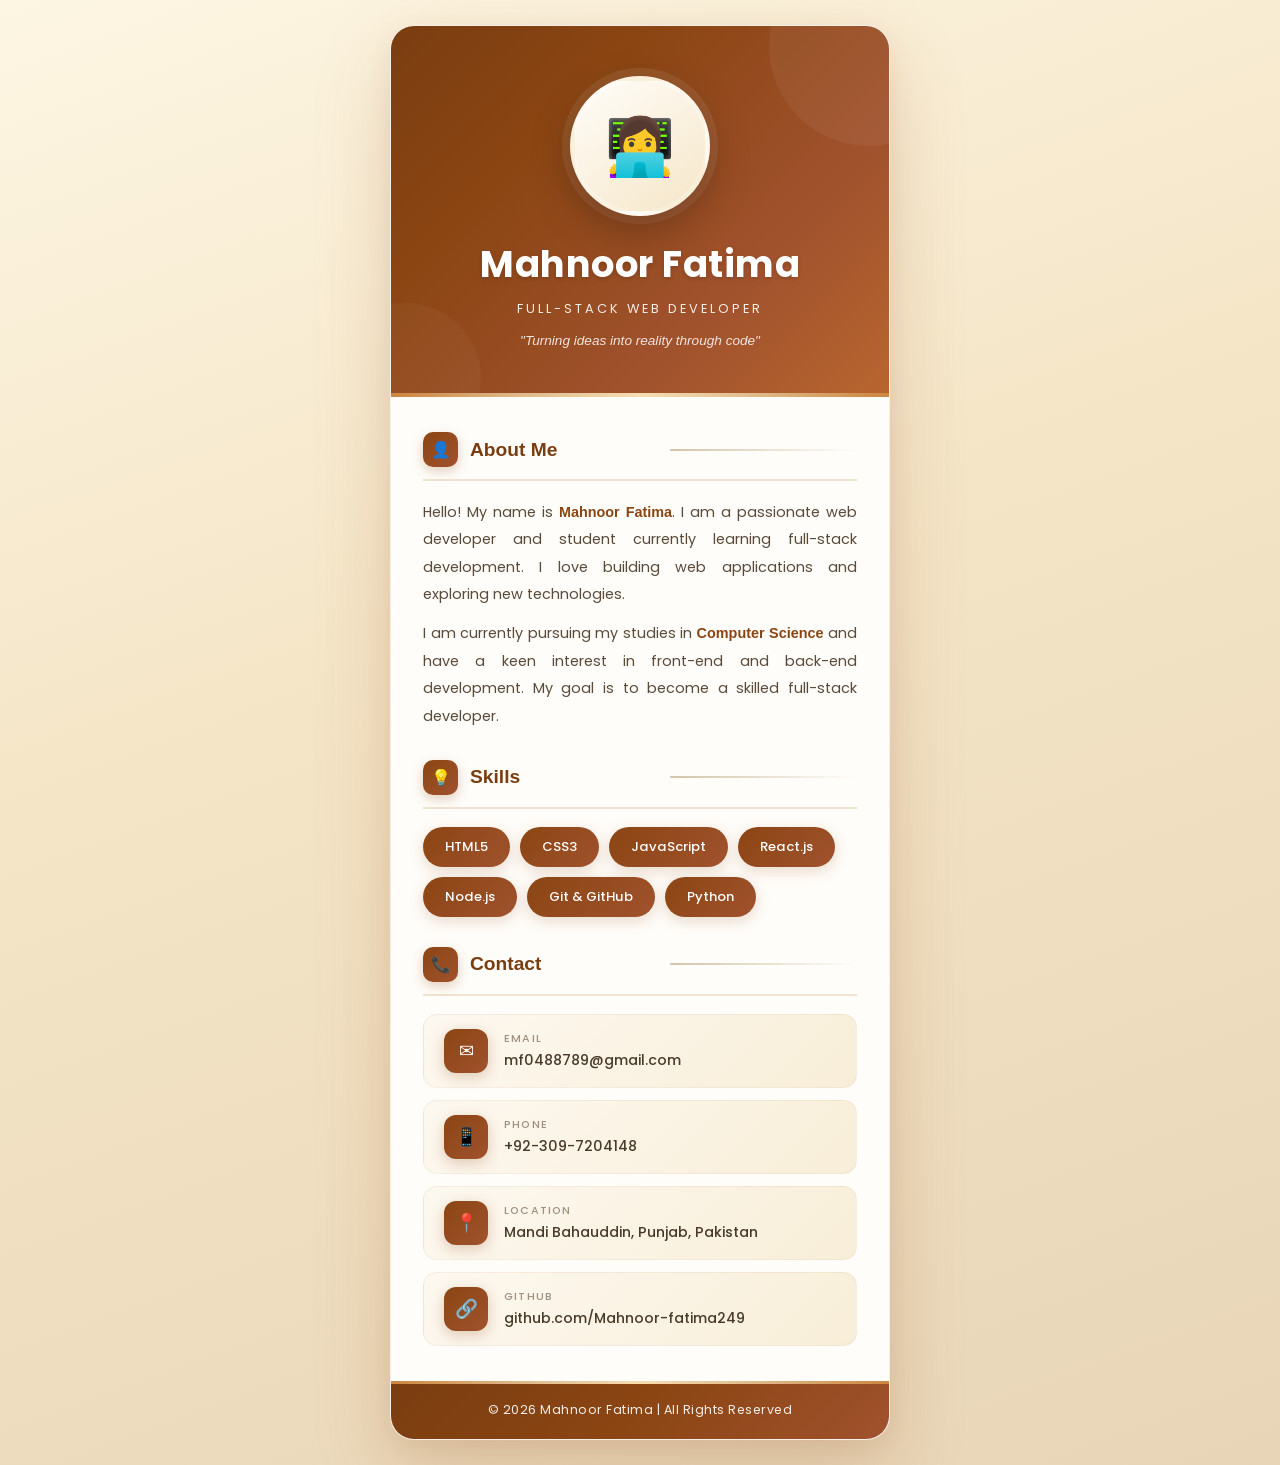
==== commit 4201a9a3: "Final enhanced profile with professional UI design" ====
--- a/profile.html
+++ b/profile.html
@@ -13,80 +13,82 @@
     <div class="profile-card">
         <div class="profile-header">
             <div class="profile-pic">👩‍💻</div>
-            <h1>Mahnoor Fatima</h1>
-            <p class="subtitle">Full-Stack Web Developer</p>
+            <h1 class="profile-name">Mahnoor Fatima</h1>
+            <p class="profile-subtitle">Full-Stack Web Developer</p>
+            <p class="profile-tagline">"Turning ideas into reality through code"</p>
         </div>
+        <div class="header-line"></div>
 
         <div class="profile-body">
             <div class="section">
-                <div class="section-title">
-                    <span class="dot"></span>
-                    About Me
-                    <span class="line"></span>
+                <div class="section-header">
+                    <div class="section-icon">👤</div>
+                    <h2 class="section-title">About Me</h2>
+                    <div class="section-line"></div>
                 </div>
-                <div class="about">
-                    <p>Hello! My name is Mahnoor Fatima. I am a passionate web developer and student currently learning full-stack development. I love building web applications and exploring new technologies.</p>
-                    <p>I am currently pursuing my studies in Computer Science and have a keen interest in front-end and back-end development. My goal is to become a skilled full-stack developer.</p>
+                <div class="about-content">
+                    <p>Hello! My name is <span class="highlight">Mahnoor Fatima</span>. I am a passionate web developer and student currently learning full-stack development. I love building web applications and exploring new technologies.</p>
+                    <p>I am currently pursuing my studies in <span class="highlight">Computer Science</span> and have a keen interest in front-end and back-end development. My goal is to become a skilled full-stack developer.</p>
                 </div>
             </div>
 
             <div class="section">
-                <div class="section-title">
-                    <span class="dot"></span>
-                    Skills
-                    <span class="line"></span>
+                <div class="section-header">
+                    <div class="section-icon">💡</div>
+                    <h2 class="section-title">Skills</h2>
+                    <div class="section-line"></div>
                 </div>
-                <ul class="skills-list">
-                    <li>HTML5</li>
-                    <li>CSS3</li>
-                    <li>JavaScript</li>
-                    <li>React.js</li>
-                    <li>Node.js</li>
-                    <li>Git & GitHub</li>
-                    <li>Python</li>
-                </ul>
+                <div class="skills-grid">
+                    <span class="skill-tag">HTML5</span>
+                    <span class="skill-tag">CSS3</span>
+                    <span class="skill-tag">JavaScript</span>
+                    <span class="skill-tag">React.js</span>
+                    <span class="skill-tag">Node.js</span>
+                    <span class="skill-tag">Git & GitHub</span>
+                    <span class="skill-tag">Python</span>
+                </div>
             </div>
 
             <div class="section">
-                <div class="section-title">
-                    <span class="dot"></span>
-                    Contact
-                    <span class="line"></span>
+                <div class="section-header">
+                    <div class="section-icon">📞</div>
+                    <h2 class="section-title">Contact</h2>
+                    <div class="section-line"></div>
                 </div>
-                <div class="contact-list">
-                    <div class="contact-item">
-                        <div class="contact-icon">✉</div>
-                        <div class="contact-text">
+                <div class="contact-grid">
+                    <div class="contact-row">
+                        <div class="contact-badge">✉</div>
+                        <div class="contact-details">
                             <span class="contact-label">Email</span>
-                            <a href="mailto:mf0488789@gmail.com">mf0488789@gmail.com</a>
+                            <a href="mailto:mf0488789@gmail.com" class="contact-value">mf0488789@gmail.com</a>
                         </div>
                     </div>
-                    <div class="contact-item">
-                        <div class="contact-icon">📞</div>
-                        <div class="contact-text">
+                    <div class="contact-row">
+                        <div class="contact-badge">📱</div>
+                        <div class="contact-details">
                             <span class="contact-label">Phone</span>
-                            <a href="tel:+923097204148">+92-309-7204148</a>
+                            <a href="tel:+923097204148" class="contact-value">+92-309-7204148</a>
                         </div>
                     </div>
-                    <div class="contact-item">
-                        <div class="contact-icon">📍</div>
-                        <div class="contact-text">
+                    <div class="contact-row">
+                        <div class="contact-badge">📍</div>
+                        <div class="contact-details">
                             <span class="contact-label">Location</span>
-                            <span>Mandi Bahauddin, Punjab, Pakistan</span>
+                            <span class="contact-value"><span>Mandi Bahauddin, Punjab, Pakistan</span></span>
                         </div>
                     </div>
-                    <div class="contact-item">
-                        <div class="contact-icon">🔗</div>
-                        <div class="contact-text">
+                    <div class="contact-row">
+                        <div class="contact-badge">🔗</div>
+                        <div class="contact-details">
                             <span class="contact-label">GitHub</span>
-                            <a href="https://github.com/Mahnoor-fatima249/Full_Stack-Digiskill" target="_blank">github.com/Mahnoor-fatima249</a>
+                            <a href="https://github.com/Mahnoor-fatima249/Full_Stack-Digiskill" target="_blank" class="contact-value">github.com/Mahnoor-fatima249</a>
                         </div>
                     </div>
                 </div>
             </div>
         </div>
 
-        <div class="footer">
+        <div class="profile-footer">
             <p>&copy; 2026 Mahnoor Fatima | All Rights Reserved</p>
         </div>
     </div>
--- a/style.css
+++ b/style.css
@@ -6,284 +6,368 @@
 
 body {
     font-family: 'Poppins', 'Segoe UI', sans-serif;
-    background: #f5e6c8;
-    background-image: 
-        radial-gradient(circle at 20% 80%, rgba(139, 69, 19, 0.05) 0%, transparent 50%),
-        radial-gradient(circle at 80% 20%, rgba(160, 82, 45, 0.05) 0%, transparent 50%);
+    background: linear-gradient(160deg, #fdf6e3 0%, #f5e6c8 40%, #e8d5b7 100%);
     min-height: 100vh;
     display: flex;
     justify-content: center;
     align-items: center;
-    padding: 20px;
-}
-
+    padding: 25px;
+}
+
+/* ===== CARD ===== */
 .profile-card {
-    background: #fffdf8;
-    border-radius: 20px;
+    background: #fffdf9;
+    border-radius: 24px;
     box-shadow: 
-        0 25px 80px rgba(139, 69, 19, 0.2),
-        0 5px 20px rgba(139, 69, 19, 0.1);
-    max-width: 520px;
+        0 30px 80px rgba(139, 69, 19, 0.18),
+        0 8px 25px rgba(139, 69, 19, 0.08),
+        inset 0 1px 0 rgba(255, 255, 255, 0.8);
+    max-width: 500px;
     width: 100%;
     overflow: hidden;
-    animation: slideUp 0.6s ease-out;
-    border: 1px solid rgba(139, 69, 19, 0.1);
-}
-
-@keyframes slideUp {
-    from { opacity: 0; transform: translateY(30px); }
-    to { opacity: 1; transform: translateY(0); }
+    animation: cardSlide 0.7s ease-out;
+    border: 1px solid rgba(139, 69, 19, 0.08);
+}
+
+@keyframes cardSlide {
+    from { opacity: 0; transform: translateY(40px) scale(0.95); }
+    to { opacity: 1; transform: translateY(0) scale(1); }
 }
 
 /* ===== HEADER ===== */
 .profile-header {
-    background: linear-gradient(135deg, #8b4513 0%, #a0522d 100%);
+    background: linear-gradient(135deg, #7a3d10 0%, #8b4513 30%, #a0522d 70%, #b8652f 100%);
     color: white;
-    padding: 45px 30px 40px;
+    padding: 50px 30px 45px;
     text-align: center;
     position: relative;
+    overflow: hidden;
+}
+
+.profile-header::before {
+    content: '';
+    position: absolute;
+    top: -80px;
+    right: -80px;
+    width: 200px;
+    height: 200px;
+    background: rgba(255, 255, 255, 0.05);
+    border-radius: 50%;
 }
 
 .profile-header::after {
     content: '';
     position: absolute;
-    bottom: 0;
-    left: 0;
-    right: 0;
-    height: 4px;
-    background: linear-gradient(90deg, #cd853f, #deb887, #cd853f);
+    bottom: -60px;
+    left: -60px;
+    width: 150px;
+    height: 150px;
+    background: rgba(255, 255, 255, 0.03);
+    border-radius: 50%;
 }
 
 .profile-pic {
-    width: 130px;
-    height: 130px;
+    width: 140px;
+    height: 140px;
     border-radius: 50%;
-    border: 5px solid rgba(255, 255, 255, 0.25);
-    background: linear-gradient(135deg, #fffdf8, #f5e6c8);
+    border: 5px solid rgba(255, 255, 255, 0.2);
+    background: linear-gradient(145deg, #fffdf9, #f5e6c8);
     display: flex;
     align-items: center;
     justify-content: center;
-    font-size: 3.2rem;
-    margin: 0 auto 18px;
-    box-shadow: 0 12px 35px rgba(0, 0, 0, 0.25);
-    transition: transform 0.3s ease, box-shadow 0.3s ease;
+    font-size: 3.5rem;
+    margin: 0 auto 20px;
+    box-shadow: 
+        0 15px 40px rgba(0, 0, 0, 0.25),
+        0 0 0 8px rgba(255, 255, 255, 0.08);
+    position: relative;
+    z-index: 1;
+    transition: all 0.4s ease;
 }
 
 .profile-pic:hover {
-    transform: scale(1.08);
-    box-shadow: 0 15px 45px rgba(0, 0, 0, 0.3);
-}
-
-.profile-header h1 {
-    font-size: 2.2rem;
-    margin-bottom: 6px;
-    font-weight: 600;
+    transform: translateY(-8px) scale(1.05);
+    box-shadow: 
+        0 20px 50px rgba(0, 0, 0, 0.3),
+        0 0 0 8px rgba(255, 255, 255, 0.12);
+}
+
+.profile-name {
+    font-size: 2.3rem;
+    font-weight: 700;
+    margin-bottom: 8px;
     letter-spacing: 0.5px;
-}
-
-.profile-header .subtitle {
-    font-size: 0.85rem;
+    position: relative;
+    z-index: 1;
+    text-shadow: 0 2px 4px rgba(0, 0, 0, 0.15);
+}
+
+.profile-subtitle {
+    font-size: 0.8rem;
     opacity: 0.9;
     font-weight: 400;
-    letter-spacing: 2px;
+    letter-spacing: 3px;
     text-transform: uppercase;
+    position: relative;
+    z-index: 1;
+}
+
+.profile-tagline {
+    margin-top: 15px;
+    font-size: 0.85rem;
+    font-style: italic;
+    opacity: 0.85;
+    position: relative;
+    z-index: 1;
+}
+
+/* ===== DECORATIVE LINE ===== */
+.header-line {
+    height: 4px;
+    background: linear-gradient(90deg, #cd853f, #deb887, #f5deb3, #deb887, #cd853f);
 }
 
 /* ===== BODY ===== */
 .profile-body {
-    padding: 35px 30px;
-}
-
-/* ===== SECTIONS ===== */
+    padding: 35px 32px;
+}
+
+/* ===== SECTION ===== */
 .section {
-    margin-bottom: 28px;
+    margin-bottom: 30px;
+    animation: fadeIn 0.6s ease-out;
 }
 
 .section:last-child {
     margin-bottom: 0;
 }
 
+@keyframes fadeIn {
+    from { opacity: 0; transform: translateY(15px); }
+    to { opacity: 1; transform: translateY(0); }
+}
+
+/* ===== SECTION TITLE ===== */
+.section-header {
+    display: flex;
+    align-items: center;
+    gap: 12px;
+    margin-bottom: 18px;
+    padding-bottom: 12px;
+    border-bottom: 2px solid #f0e4d0;
+}
+
+.section-icon {
+    width: 35px;
+    height: 35px;
+    background: linear-gradient(135deg, #8b4513, #a0522d);
+    border-radius: 10px;
+    display: flex;
+    align-items: center;
+    justify-content: center;
+    color: white;
+    font-size: 1rem;
+    box-shadow: 0 4px 12px rgba(139, 69, 19, 0.25);
+}
+
 .section-title {
+    color: #7a3d10;
+    font-size: 1.2rem;
+    font-weight: 600;
+    flex: 1;
+}
+
+.section-line {
+    flex: 1;
+    height: 2px;
+    background: linear-gradient(90deg, #d4c4a8, transparent);
+    border-radius: 1px;
+}
+
+/* ===== ABOUT ===== */
+.about-content p {
+    color: #5a4a3a;
+    line-height: 1.9;
+    font-size: 0.9rem;
+    margin-bottom: 12px;
+    text-align: justify;
+}
+
+.about-content p:last-child {
+    margin-bottom: 0;
+}
+
+.about-content .highlight {
     color: #8b4513;
-    font-size: 1.15rem;
     font-weight: 600;
-    margin-bottom: 15px;
-    padding-bottom: 10px;
-    border-bottom: 2px solid #f0e4d0;
-    display: flex;
-    align-items: center;
-    gap: 10px;
-}
-
-.section-title .dot {
-    width: 8px;
-    height: 8px;
-    background: linear-gradient(135deg, #8b4513, #cd853f);
-    border-radius: 50%;
-}
-
-.section-title .line {
-    flex: 1;
-    height: 1px;
-    background: linear-gradient(90deg, #d4c4a8, transparent);
-}
-
-/* ===== ABOUT ===== */
-.about p {
-    color: #5a4a3a;
-    line-height: 1.85;
-    font-size: 0.92rem;
-    margin-bottom: 10px;
-}
-
-.about p:last-child {
-    margin-bottom: 0;
 }
 
 /* ===== SKILLS ===== */
-.skills-list {
-    list-style: none;
+.skills-grid {
     display: flex;
     flex-wrap: wrap;
     gap: 10px;
 }
 
-.skills-list li {
+.skill-tag {
     background: linear-gradient(135deg, #8b4513, #a0522d);
     color: white;
-    padding: 9px 20px;
+    padding: 10px 22px;
     border-radius: 25px;
     font-size: 0.82rem;
     font-weight: 500;
+    box-shadow: 0 4px 15px rgba(139, 69, 19, 0.2);
     transition: all 0.3s ease;
-    box-shadow: 0 3px 12px rgba(139, 69, 19, 0.2);
     cursor: default;
     position: relative;
     overflow: hidden;
 }
 
-.skills-list li::before {
+.skill-tag::after {
     content: '';
     position: absolute;
     top: 0;
     left: -100%;
     width: 100%;
     height: 100%;
-    background: linear-gradient(90deg, transparent, rgba(255,255,255,0.2), transparent);
+    background: linear-gradient(90deg, transparent, rgba(255,255,255,0.25), transparent);
     transition: left 0.5s ease;
 }
 
-.skills-list li:hover::before {
+.skill-tag:hover::after {
     left: 100%;
 }
 
-.skills-list li:hover {
-    transform: translateY(-3px);
-    box-shadow: 0 6px 20px rgba(139, 69, 19, 0.35);
+.skill-tag:hover {
+    transform: translateY(-4px) scale(1.05);
+    box-shadow: 0 8px 25px rgba(139, 69, 19, 0.35);
     background: linear-gradient(135deg, #a0522d, #cd853f);
 }
 
 /* ===== CONTACT ===== */
-.contact-list {
+.contact-grid {
     display: flex;
     flex-direction: column;
     gap: 12px;
 }
 
-.contact-item {
-    display: flex;
-    align-items: center;
-    gap: 14px;
-    padding: 13px 18px;
-    background: linear-gradient(135deg, #fdf6e3, #f8eed8);
+.contact-row {
+    display: flex;
+    align-items: center;
+    gap: 16px;
+    padding: 14px 20px;
+    background: linear-gradient(135deg, #fdf8f0, #f8eed8);
+    border-radius: 14px;
+    border: 1px solid rgba(139, 69, 19, 0.06);
+    transition: all 0.3s ease;
+}
+
+.contact-row:hover {
+    transform: translateX(8px);
+    box-shadow: 0 6px 22px rgba(139, 69, 19, 0.1);
+    border-color: rgba(139, 69, 19, 0.12);
+}
+
+.contact-badge {
+    width: 44px;
+    height: 44px;
+    background: linear-gradient(135deg, #8b4513, #a0522d);
     border-radius: 12px;
-    border: 1px solid rgba(139, 69, 19, 0.08);
-    transition: all 0.3s ease;
-}
-
-.contact-item:hover {
-    transform: translateX(6px);
-    box-shadow: 0 4px 18px rgba(139, 69, 19, 0.12);
-    border-color: rgba(139, 69, 19, 0.15);
-}
-
-.contact-icon {
-    width: 42px;
-    height: 42px;
-    background: linear-gradient(135deg, #8b4513, #a0522d);
-    border-radius: 10px;
     display: flex;
     align-items: center;
     justify-content: center;
     color: white;
-    font-size: 1.1rem;
-    box-shadow: 0 3px 10px rgba(139, 69, 19, 0.25);
-    transition: transform 0.3s ease;
+    font-size: 1.15rem;
+    box-shadow: 0 4px 14px rgba(139, 69, 19, 0.25);
+    transition: all 0.3s ease;
     flex-shrink: 0;
 }
 
-.contact-item:hover .contact-icon {
-    transform: scale(1.1);
-}
-
-.contact-text {
+.contact-row:hover .contact-badge {
+    transform: scale(1.12) rotate(5deg);
+}
+
+.contact-details {
     display: flex;
     flex-direction: column;
 }
 
 .contact-label {
-    font-size: 0.7rem;
+    font-size: 0.68rem;
     color: #a09080;
     text-transform: uppercase;
-    letter-spacing: 1px;
-    margin-bottom: 2px;
-}
-
-.contact-text a,
-.contact-text span {
+    letter-spacing: 1.2px;
+    margin-bottom: 3px;
+    font-weight: 500;
+}
+
+.contact-value {
     color: #4a3a2a;
     text-decoration: none;
     font-weight: 500;
-    font-size: 0.9rem;
+    font-size: 0.88rem;
     transition: color 0.2s;
 }
 
-.contact-text a:hover {
+.contact-value:hover {
     color: #8b4513;
 }
 
+.contact-value span {
+    color: #4a3a2a;
+    font-weight: 500;
+}
+
 /* ===== FOOTER ===== */
-.footer {
-    background: linear-gradient(135deg, #8b4513, #a0522d);
-    padding: 18px;
+.profile-footer {
+    background: linear-gradient(135deg, #7a3d10 0%, #8b4513 50%, #a0522d 100%);
+    padding: 20px;
     text-align: center;
     color: rgba(255, 255, 255, 0.9);
-    font-size: 0.8rem;
+    font-size: 0.78rem;
     letter-spacing: 0.5px;
-    border-top: 3px solid #cd853f;
+    position: relative;
+}
+
+.profile-footer::before {
+    content: '';
+    position: absolute;
+    top: 0;
+    left: 0;
+    right: 0;
+    height: 3px;
+    background: linear-gradient(90deg, #cd853f, #deb887, #f5deb3, #deb887, #cd853f);
 }
 
 /* ===== RESPONSIVE ===== */
 @media (max-width: 500px) {
-    .profile-header h1 {
-        font-size: 1.7rem;
+    .profile-header {
+        padding: 40px 20px 35px;
+    }
+
+    .profile-name {
+        font-size: 1.8rem;
     }
 
     .profile-pic {
-        width: 110px;
-        height: 110px;
-        font-size: 2.8rem;
+        width: 120px;
+        height: 120px;
+        font-size: 3rem;
     }
 
     .profile-body {
-        padding: 30px 20px;
-    }
-
-    .skills-list {
+        padding: 28px 20px;
+    }
+
+    .skills-grid {
         flex-direction: column;
     }
 
-    .skills-list li {
+    .skill-tag {
         text-align: center;
     }
-}
+
+    .contact-row {
+        padding: 12px 16px;
+    }
+}
